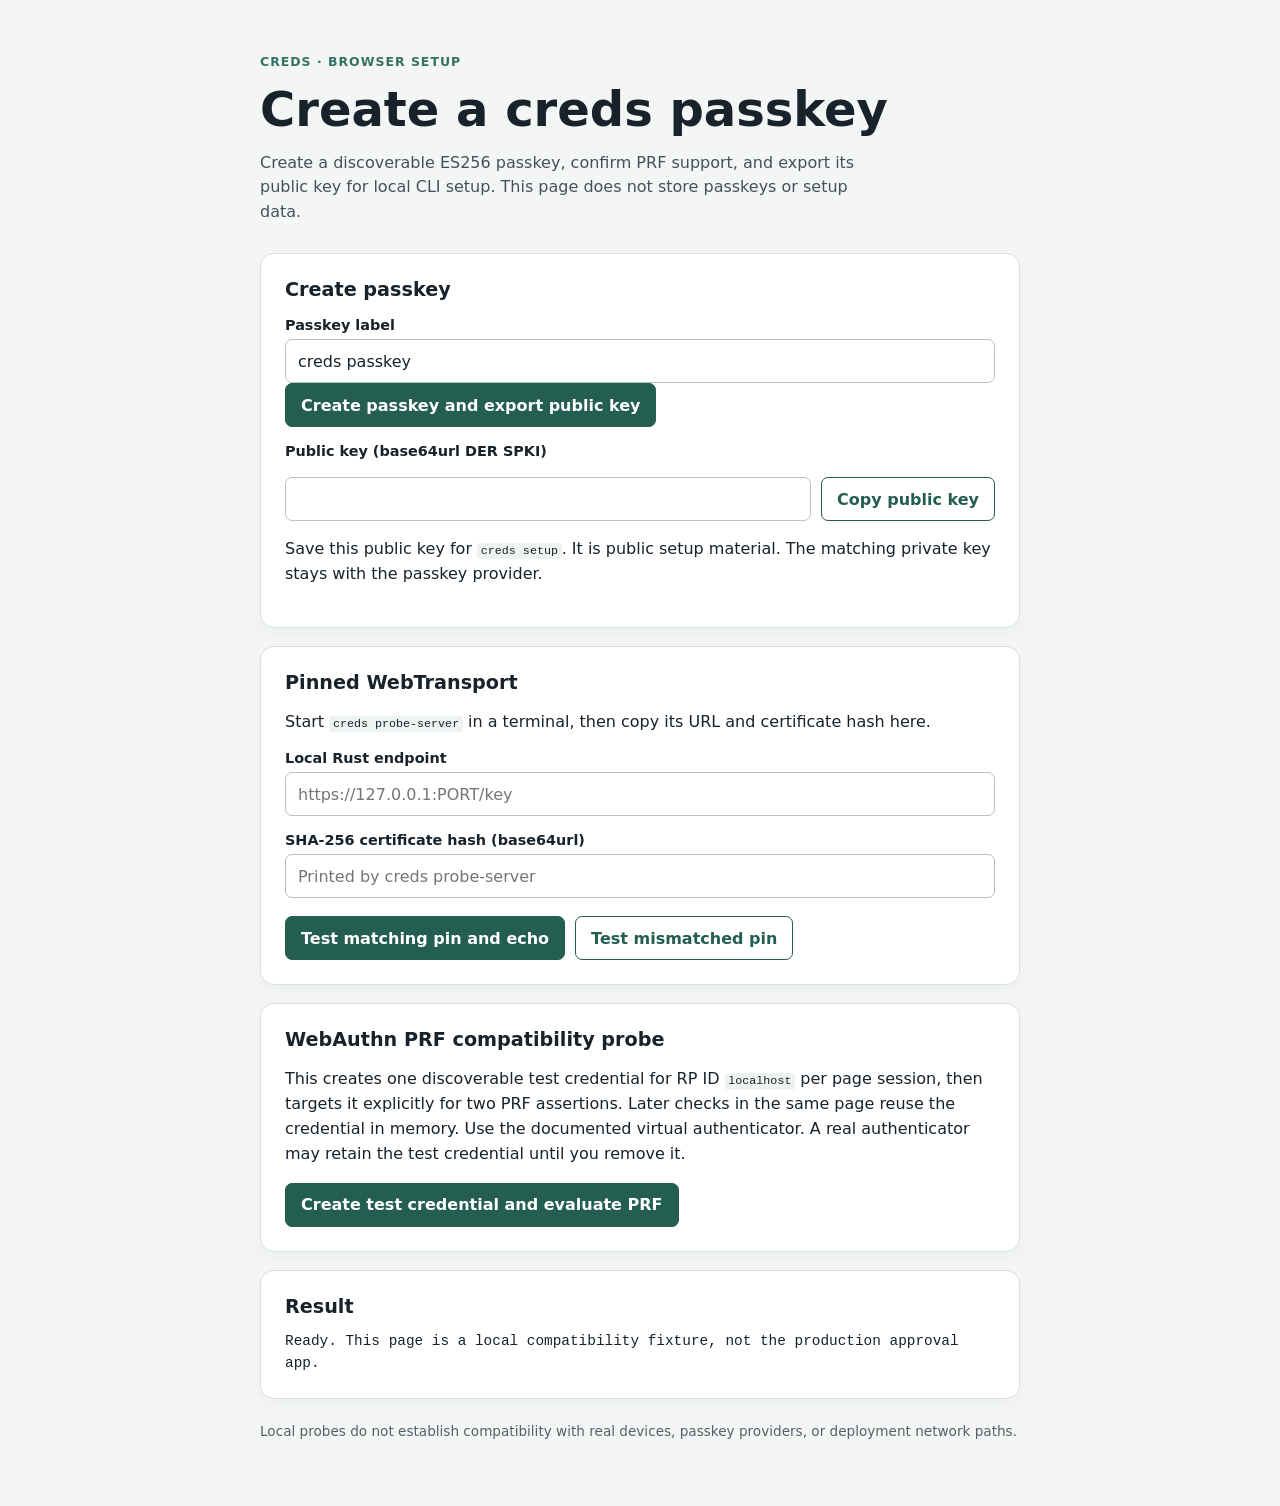
==== web/index.html @ 5bb01faa "feat: implement browser-approved WebTransport handoff" ====
<!doctype html>
<html lang="en">
  <head>
    <meta charset="utf-8">
    <meta name="viewport" content="width=device-width, initial-scale=1">
    <meta name="referrer" content="no-referrer">
    <meta http-equiv="Content-Security-Policy" content="default-src 'none'; base-uri 'none'; form-action 'none'; img-src 'self' data:; script-src 'self'; style-src 'self'; connect-src 'self' https://*.keys.example:* https://*.localhost:* https://127.0.0.1:*; object-src 'none'">
    <title>creds browser approval and setup</title>
    <link rel="icon" type="image/svg+xml" href="favicon.svg">
    <link rel="stylesheet" href="style.css">
    <script type="module" src="js/main.mjs"></script>
  </head>
  <body>
    <main>
      <header>
        <p id="eyebrow" class="eyebrow">creds · browser setup</p>
        <h1 id="page-title">Create a creds passkey</h1>
        <p id="page-intro" class="intro">Create a discoverable ES256 passkey, confirm PRF support, and export its public key for local CLI setup. This page does not store passkeys or setup data.</p>
      </header>

      <section id="approval-panel" aria-labelledby="approval-title" hidden>
        <h2 id="approval-title">Review approval request</h2>
        <dl class="request-details">
          <div><dt>Destination</dt><dd id="request-host"></dd></div>
          <div><dt>Name</dt><dd id="request-name"></dd></div>
          <div><dt>Revision</dt><dd id="request-revision"></dd></div>
          <div><dt>Operation</dt><dd id="request-operation"></dd></div>
        </dl>
        <p>Check the destination and exact name before you continue. Approval requires passkey user verification.</p>
        <div class="actions">
          <button id="approve-request" type="button">Approve and verify</button>
          <button id="cancel-request" class="secondary" type="button">Cancel</button>
        </div>
      </section>

      <div id="probe-tools">
      <section aria-labelledby="create-passkey-title">
        <h2 id="create-passkey-title">Create passkey</h2>
        <label for="passkey-label">Passkey label</label>
        <input id="passkey-label" type="text" value="creds passkey" maxlength="64" autocomplete="off">
        <button id="create-passkey" type="button">Create passkey and export public key</button>
        <label for="public-key">Public key (base64url DER SPKI)</label>
        <div class="actions">
          <input id="public-key" type="text" autocomplete="off" spellcheck="false" readonly aria-describedby="public-key-help">
          <button id="copy-public-key" class="secondary" type="button">Copy public key</button>
        </div>
        <p id="public-key-help">Save this public key for <code>creds setup</code>. It is public setup material. The matching private key stays with the passkey provider.</p>
      </section>

      <section aria-labelledby="transport-title">
        <h2 id="transport-title">Pinned WebTransport</h2>
        <p>Start <code>creds probe-server</code> in a terminal, then copy its URL and certificate hash here.</p>
        <label for="endpoint">Local Rust endpoint</label>
        <input id="endpoint" type="url" inputmode="url" placeholder="https://127.0.0.1:PORT/key" autocomplete="off" spellcheck="false">
        <label for="certificate-hash">SHA-256 certificate hash (base64url)</label>
        <input id="certificate-hash" type="text" placeholder="Printed by creds probe-server" autocomplete="off" spellcheck="false">
        <div class="actions">
          <button id="positive-pin" type="button">Test matching pin and echo</button>
          <button id="negative-pin" class="secondary" type="button">Test mismatched pin</button>
        </div>
      </section>

      <section aria-labelledby="prf-title">
        <h2 id="prf-title">WebAuthn PRF compatibility probe</h2>
        <p>This creates one discoverable test credential for RP ID <code>localhost</code> per page session, then targets it explicitly for two PRF assertions. Later checks in the same page reuse the credential in memory. Use the documented virtual authenticator. A real authenticator may retain the test credential until you remove it.</p>
        <button id="test-prf" type="button">Create test credential and evaluate PRF</button>
      </section>
      </div>

      <section class="result" aria-labelledby="result-title">
        <h2 id="result-title">Result</h2>
        <pre id="result" role="status" aria-live="polite">Ready. This page is a local compatibility fixture, not the production approval app.</pre>
      </section>
      <footer id="page-footer">Local probes do not establish compatibility with real devices, passkey providers, or deployment network paths.</footer>
    </main>
  </body>
</html>
---- web/style.css ----
:root {
  color-scheme: light;
  font-family: ui-sans-serif, system-ui, -apple-system, BlinkMacSystemFont, "Segoe UI", sans-serif;
  color: #17222b;
  background: #f3f6f5;
  font-synthesis: none;
  text-rendering: optimizeLegibility;
}

* { box-sizing: border-box; }
[hidden] { display: none !important; }

body {
  margin: 0;
  padding: 40px 20px 64px;
}

main {
  width: min(100%, 760px);
  margin: 0 auto;
}

header { margin-bottom: 28px; }

.eyebrow {
  color: #347363;
  font-size: 0.78rem;
  font-weight: 700;
  letter-spacing: 0.08em;
  text-transform: uppercase;
}

h1 { margin: 8px 0 10px; font-size: clamp(2rem, 6vw, 3rem); line-height: 1.05; }
h2 { margin: 0 0 12px; font-size: 1.2rem; }
p { line-height: 1.55; }
.intro { max-width: 620px; color: #43525a; }

section {
  margin: 18px 0;
  padding: 24px;
  border: 1px solid #d9e2de;
  border-radius: 14px;
  background: #fff;
  box-shadow: 0 4px 16px rgb(23 34 43 / 4%);
}

label { display: block; margin: 16px 0 6px; font-size: 0.9rem; font-weight: 650; }
input {
  width: 100%;
  min-height: 44px;
  padding: 10px 12px;
  border: 1px solid #b7c5c0;
  border-radius: 7px;
  color: inherit;
  background: #fff;
  font: inherit;
}

input:focus-visible, button:focus-visible { outline: 3px solid #83c8b1; outline-offset: 2px; }
code { padding: 0.1em 0.32em; border-radius: 4px; background: #edf3f0; font-size: 0.9em; }
.actions { display: flex; flex-wrap: wrap; gap: 10px; margin-top: 18px; }
.actions input { flex: 1 1 360px; min-width: 0; }
.request-details { margin: 20px 0; }
.request-details div { display: grid; grid-template-columns: minmax(90px, 150px) 1fr; gap: 12px; padding: 9px 0; border-bottom: 1px solid #e4ebe8; }
.request-details dt { color: #526169; font-weight: 650; }
.request-details dd { margin: 0; overflow-wrap: anywhere; font-family: ui-monospace, SFMono-Regular, Consolas, monospace; }
button {
  min-height: 44px;
  padding: 10px 15px;
  border: 1px solid #245e50;
  border-radius: 7px;
  color: #fff;
  background: #245e50;
  font: inherit;
  font-weight: 650;
  cursor: pointer;
}
button.secondary { color: #245e50; background: #fff; }
button:disabled { opacity: 0.55; cursor: wait; }
.result pre { min-height: 3em; margin: 0; white-space: pre-wrap; overflow-wrap: anywhere; font: 0.9rem/1.55 ui-monospace, SFMono-Regular, Consolas, monospace; }
footer { margin-top: 22px; color: #526169; font-size: 0.85rem; line-height: 1.5; }

@media (max-width: 520px) {
  body { padding: 24px 14px 40px; }
  section { padding: 18px; }
  button { width: 100%; }
}
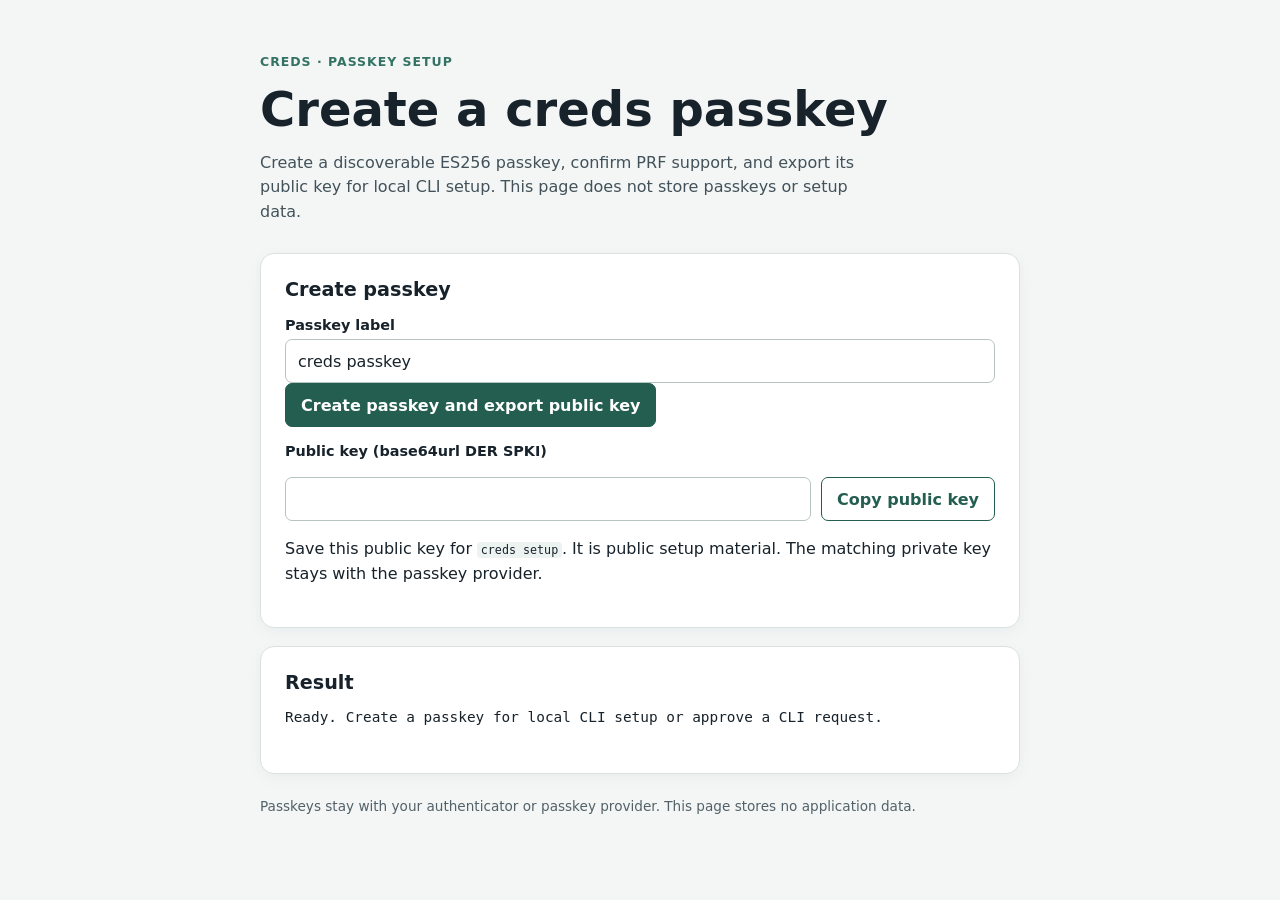
==== commit 6eed03c8: "refactor: move compatibility probes to development tools" ====
--- a/web/index.html
+++ b/web/index.html
@@ -3,9 +3,10 @@
   <head>
     <meta charset="utf-8">
     <meta name="viewport" content="width=device-width, initial-scale=1">
+    <meta name="creds-dns-suffix" content="tailnet.example.net">
     <meta name="referrer" content="no-referrer">
-    <meta http-equiv="Content-Security-Policy" content="default-src 'none'; base-uri 'none'; form-action 'none'; img-src 'self' data:; script-src 'self'; style-src 'self'; connect-src 'self' https://*.keys.example:* https://*.localhost:* https://127.0.0.1:*; object-src 'none'">
-    <title>creds browser approval and setup</title>
+    <meta http-equiv="Content-Security-Policy" content="default-src 'none'; base-uri 'none'; form-action 'none'; img-src 'self' data:; script-src 'self'; style-src 'self'; connect-src 'self' https://*.tailnet.example.net:* https://*.localhost:* https://127.0.0.1:*; object-src 'none'">
+    <title>creds passkey setup and approval</title>
     <link rel="icon" type="image/svg+xml" href="favicon.svg">
     <link rel="stylesheet" href="style.css">
     <script type="module" src="js/main.mjs"></script>
@@ -13,7 +14,7 @@
   <body>
     <main>
       <header>
-        <p id="eyebrow" class="eyebrow">creds · browser setup</p>
+        <p id="eyebrow" class="eyebrow">creds · passkey setup</p>
         <h1 id="page-title">Create a creds passkey</h1>
         <p id="page-intro" class="intro">Create a discoverable ES256 passkey, confirm PRF support, and export its public key for local CLI setup. This page does not store passkeys or setup data.</p>
       </header>
@@ -33,8 +34,7 @@
         </div>
       </section>
 
-      <div id="probe-tools">
-      <section aria-labelledby="create-passkey-title">
+      <section id="setup-panel" aria-labelledby="create-passkey-title">
         <h2 id="create-passkey-title">Create passkey</h2>
         <label for="passkey-label">Passkey label</label>
         <input id="passkey-label" type="text" value="creds passkey" maxlength="64" autocomplete="off">
@@ -47,31 +47,11 @@
         <p id="public-key-help">Save this public key for <code>creds setup</code>. It is public setup material. The matching private key stays with the passkey provider.</p>
       </section>
 
-      <section aria-labelledby="transport-title">
-        <h2 id="transport-title">Pinned WebTransport</h2>
-        <p>Start <code>creds probe-server</code> in a terminal, then copy its URL and certificate hash here.</p>
-        <label for="endpoint">Local Rust endpoint</label>
-        <input id="endpoint" type="url" inputmode="url" placeholder="https://127.0.0.1:PORT/key" autocomplete="off" spellcheck="false">
-        <label for="certificate-hash">SHA-256 certificate hash (base64url)</label>
-        <input id="certificate-hash" type="text" placeholder="Printed by creds probe-server" autocomplete="off" spellcheck="false">
-        <div class="actions">
-          <button id="positive-pin" type="button">Test matching pin and echo</button>
-          <button id="negative-pin" class="secondary" type="button">Test mismatched pin</button>
-        </div>
-      </section>
-
-      <section aria-labelledby="prf-title">
-        <h2 id="prf-title">WebAuthn PRF compatibility probe</h2>
-        <p>This creates one discoverable test credential for RP ID <code>localhost</code> per page session, then targets it explicitly for two PRF assertions. Later checks in the same page reuse the credential in memory. Use the documented virtual authenticator. A real authenticator may retain the test credential until you remove it.</p>
-        <button id="test-prf" type="button">Create test credential and evaluate PRF</button>
-      </section>
-      </div>
-
       <section class="result" aria-labelledby="result-title">
         <h2 id="result-title">Result</h2>
-        <pre id="result" role="status" aria-live="polite">Ready. This page is a local compatibility fixture, not the production approval app.</pre>
+        <pre id="result" role="status" aria-live="polite">Ready. Create a passkey for local CLI setup or approve a CLI request.</pre>
       </section>
-      <footer id="page-footer">Local probes do not establish compatibility with real devices, passkey providers, or deployment network paths.</footer>
+      <footer id="page-footer">Passkeys stay with your authenticator or passkey provider. This page stores no application data.</footer>
     </main>
   </body>
 </html>
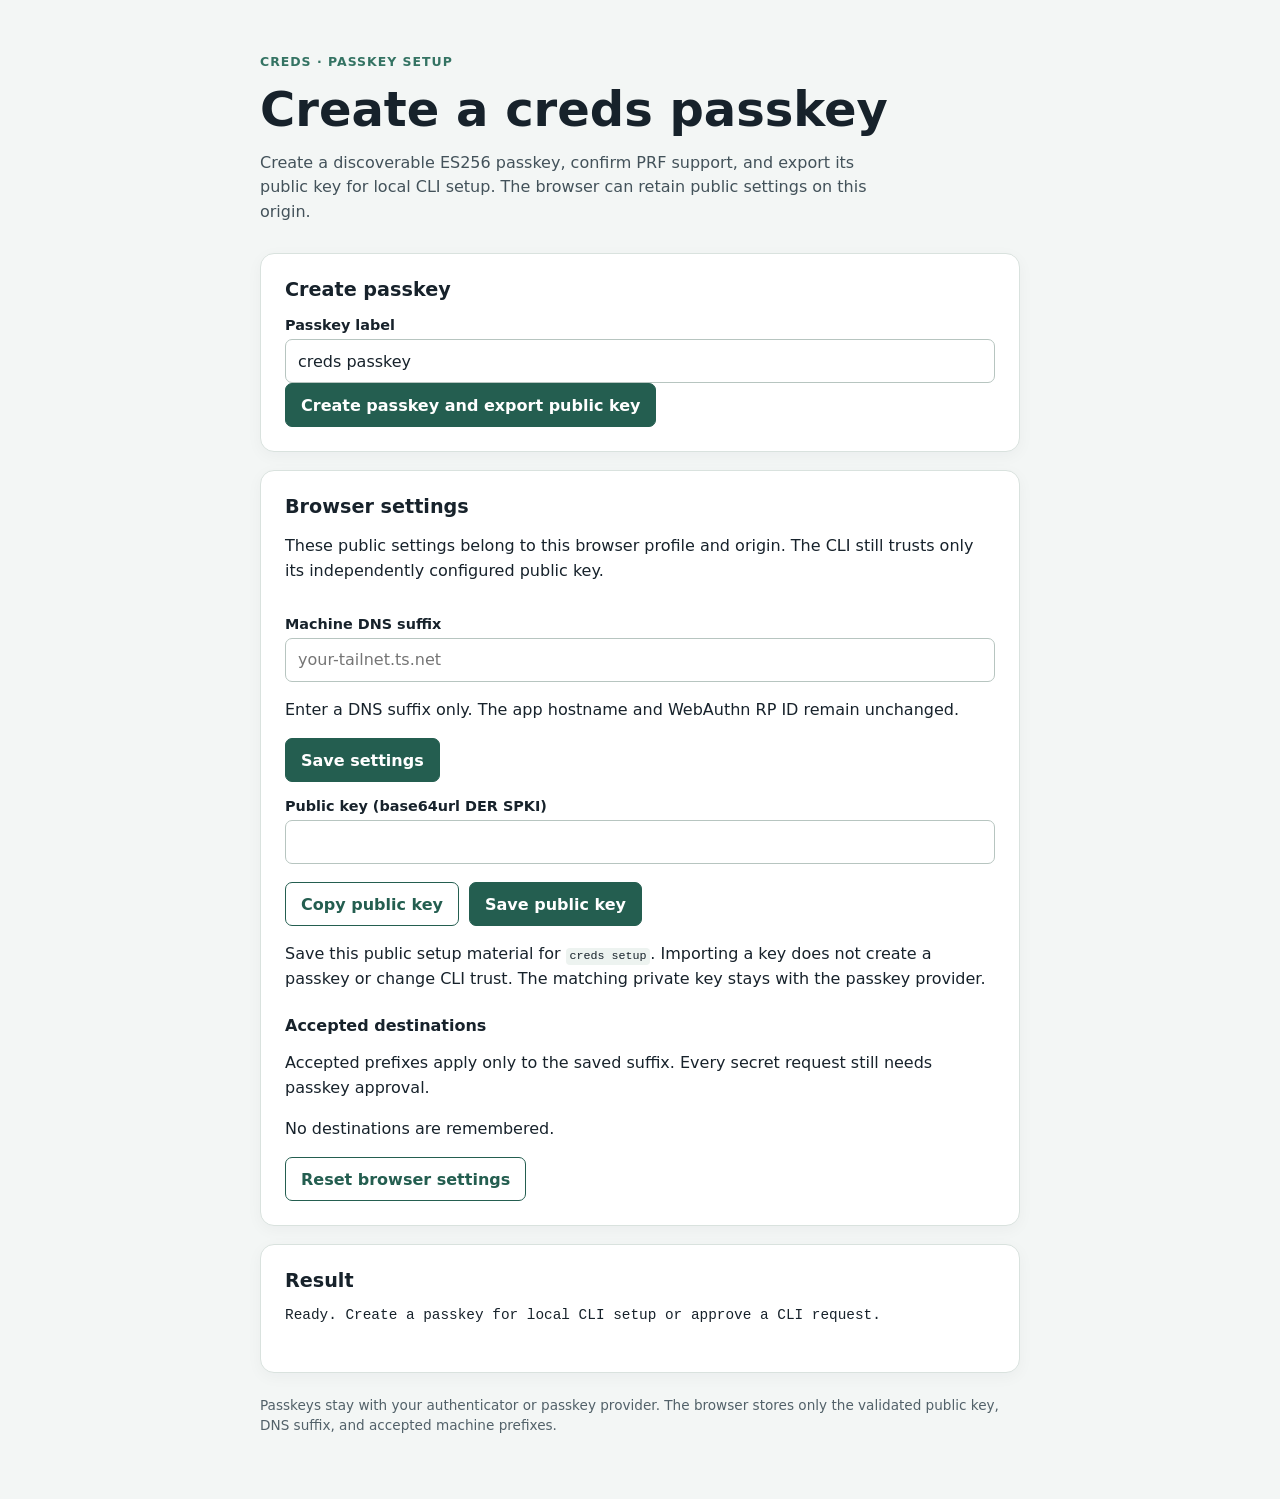
==== commit 8ba86093: "feat: add browser settings and remembered destinations" ====
--- a/web/index.html
+++ b/web/index.html
@@ -3,9 +3,8 @@
   <head>
     <meta charset="utf-8">
     <meta name="viewport" content="width=device-width, initial-scale=1">
-    <meta name="creds-dns-suffix" content="tailnet.example.net">
     <meta name="referrer" content="no-referrer">
-    <meta http-equiv="Content-Security-Policy" content="default-src 'none'; base-uri 'none'; form-action 'none'; img-src 'self' data:; script-src 'self'; style-src 'self'; connect-src 'self' https://*.tailnet.example.net:* https://*.localhost:* https://127.0.0.1:*; object-src 'none'">
+    <meta http-equiv="Content-Security-Policy" content="default-src 'none'; base-uri 'none'; form-action 'none'; frame-ancestors 'none'; img-src 'self' data:; script-src 'self'; style-src 'self'; connect-src https:; object-src 'none'">
     <title>creds passkey setup and approval</title>
     <link rel="icon" type="image/svg+xml" href="favicon.svg">
     <link rel="stylesheet" href="style.css">
@@ -16,13 +15,15 @@
       <header>
         <p id="eyebrow" class="eyebrow">creds · passkey setup</p>
         <h1 id="page-title">Create a creds passkey</h1>
-        <p id="page-intro" class="intro">Create a discoverable ES256 passkey, confirm PRF support, and export its public key for local CLI setup. This page does not store passkeys or setup data.</p>
+        <p id="page-intro" class="intro">Create a discoverable ES256 passkey, confirm PRF support, and export its public key for local CLI setup. The browser can retain public settings on this origin.</p>
       </header>
 
       <section id="approval-panel" aria-labelledby="approval-title" hidden>
         <h2 id="approval-title">Review approval request</h2>
         <dl class="request-details">
           <div><dt>Destination</dt><dd id="request-host"></dd></div>
+          <div><dt>Machine prefix</dt><dd id="request-prefix"></dd></div>
+          <div><dt>DNS suffix</dt><dd id="request-suffix"></dd></div>
           <div><dt>Name</dt><dd id="request-name"></dd></div>
           <div><dt>Revision</dt><dd id="request-revision"></dd></div>
           <div><dt>Operation</dt><dd id="request-operation"></dd></div>
@@ -30,7 +31,22 @@
         <p>Check the destination and exact name before you continue. Approval requires passkey user verification.</p>
         <div class="actions">
           <button id="approve-request" type="button">Approve and verify</button>
+          <button id="retry-connection" class="secondary" type="button" hidden>Retry connection</button>
           <button id="cancel-request" class="secondary" type="button">Cancel</button>
+        </div>
+      </section>
+
+      <section id="destination-panel" aria-labelledby="destination-title" hidden>
+        <h2 id="destination-title">Accept this destination</h2>
+        <dl class="request-details">
+          <div><dt>Machine prefix</dt><dd id="destination-prefix"></dd></div>
+          <div><dt>DNS suffix</dt><dd id="destination-suffix"></dd></div>
+          <div><dt>Full destination</dt><dd id="destination-host"></dd></div>
+        </dl>
+        <p id="destination-note">Accepting remembers this prefix and suffix when browser storage is available. It does not approve a secret request.</p>
+        <div class="actions">
+          <button id="accept-destination" type="button" disabled>Accept this destination</button>
+          <button id="decline-destination" class="secondary" type="button" disabled>Cancel</button>
         </div>
       </section>
 
@@ -39,19 +55,39 @@
         <label for="passkey-label">Passkey label</label>
         <input id="passkey-label" type="text" value="creds passkey" maxlength="64" autocomplete="off">
         <button id="create-passkey" type="button">Create passkey and export public key</button>
-        <label for="public-key">Public key (base64url DER SPKI)</label>
-        <div class="actions">
-          <input id="public-key" type="text" autocomplete="off" spellcheck="false" readonly aria-describedby="public-key-help">
-          <button id="copy-public-key" class="secondary" type="button">Copy public key</button>
-        </div>
-        <p id="public-key-help">Save this public key for <code>creds setup</code>. It is public setup material. The matching private key stays with the passkey provider.</p>
+      </section>
+
+      <section id="settings-panel" aria-labelledby="settings-title">
+        <h2 id="settings-title">Browser settings</h2>
+        <p>These public settings belong to this browser profile and origin. The CLI still trusts only its independently configured public key.</p>
+        <fieldset id="settings-controls">
+          <label for="dns-suffix">Machine DNS suffix</label>
+          <input id="dns-suffix" type="text" autocomplete="off" spellcheck="false" placeholder="your-tailnet.ts.net" aria-describedby="suffix-help">
+          <p id="suffix-help">Enter a DNS suffix only. The app hostname and WebAuthn RP ID remain unchanged.</p>
+          <button id="save-settings" type="button">Save settings</button>
+
+          <label for="public-key">Public key (base64url DER SPKI)</label>
+          <input id="public-key" type="text" autocomplete="off" spellcheck="false" aria-describedby="public-key-help">
+          <div class="actions">
+            <button id="copy-public-key" class="secondary" type="button">Copy public key</button>
+            <button id="save-public-key" type="button">Save public key</button>
+          </div>
+          <p id="public-key-help">Save this public setup material for <code>creds setup</code>. Importing a key does not create a passkey or change CLI trust. The matching private key stays with the passkey provider.</p>
+
+          <h3>Accepted destinations</h3>
+          <p>Accepted prefixes apply only to the saved suffix. Every secret request still needs passkey approval.</p>
+          <ul id="accepted-prefixes" class="accepted-prefixes"></ul>
+          <p id="accepted-empty">No destinations are remembered.</p>
+        </fieldset>
+        <button id="reset-settings" class="secondary" type="button">Reset browser settings</button>
+        <p id="settings-status" role="status" aria-live="polite"></p>
       </section>
 
       <section class="result" aria-labelledby="result-title">
         <h2 id="result-title">Result</h2>
         <pre id="result" role="status" aria-live="polite">Ready. Create a passkey for local CLI setup or approve a CLI request.</pre>
       </section>
-      <footer id="page-footer">Passkeys stay with your authenticator or passkey provider. This page stores no application data.</footer>
+      <footer id="page-footer">Passkeys stay with your authenticator or passkey provider. The browser stores only the validated public key, DNS suffix, and accepted machine prefixes.</footer>
     </main>
   </body>
 </html>
--- a/web/style.css
+++ b/web/style.css
@@ -32,6 +32,7 @@
 
 h1 { margin: 8px 0 10px; font-size: clamp(2rem, 6vw, 3rem); line-height: 1.05; }
 h2 { margin: 0 0 12px; font-size: 1.2rem; }
+h3 { margin: 24px 0 8px; font-size: 1rem; }
 p { line-height: 1.55; }
 .intro { max-width: 620px; color: #43525a; }
 
@@ -57,6 +58,8 @@
 }
 
 input:focus-visible, button:focus-visible { outline: 3px solid #83c8b1; outline-offset: 2px; }
+fieldset { min-width: 0; margin: 0; padding: 0; border: 0; }
+fieldset:disabled { opacity: 0.62; }
 code { padding: 0.1em 0.32em; border-radius: 4px; background: #edf3f0; font-size: 0.9em; }
 .actions { display: flex; flex-wrap: wrap; gap: 10px; margin-top: 18px; }
 .actions input { flex: 1 1 360px; min-width: 0; }
@@ -64,6 +67,11 @@
 .request-details div { display: grid; grid-template-columns: minmax(90px, 150px) 1fr; gap: 12px; padding: 9px 0; border-bottom: 1px solid #e4ebe8; }
 .request-details dt { color: #526169; font-weight: 650; }
 .request-details dd { margin: 0; overflow-wrap: anywhere; font-family: ui-monospace, SFMono-Regular, Consolas, monospace; }
+.accepted-prefixes { margin: 8px 0; padding: 0; list-style: none; }
+.accepted-prefixes li { display: flex; align-items: center; justify-content: space-between; gap: 12px; padding: 8px 0; border-bottom: 1px solid #e4ebe8; }
+.accepted-prefixes code { overflow-wrap: anywhere; }
+.accepted-prefixes button { min-height: 36px; padding: 6px 10px; }
+#settings-status:empty { display: none; }
 button {
   min-height: 44px;
   padding: 10px 15px;
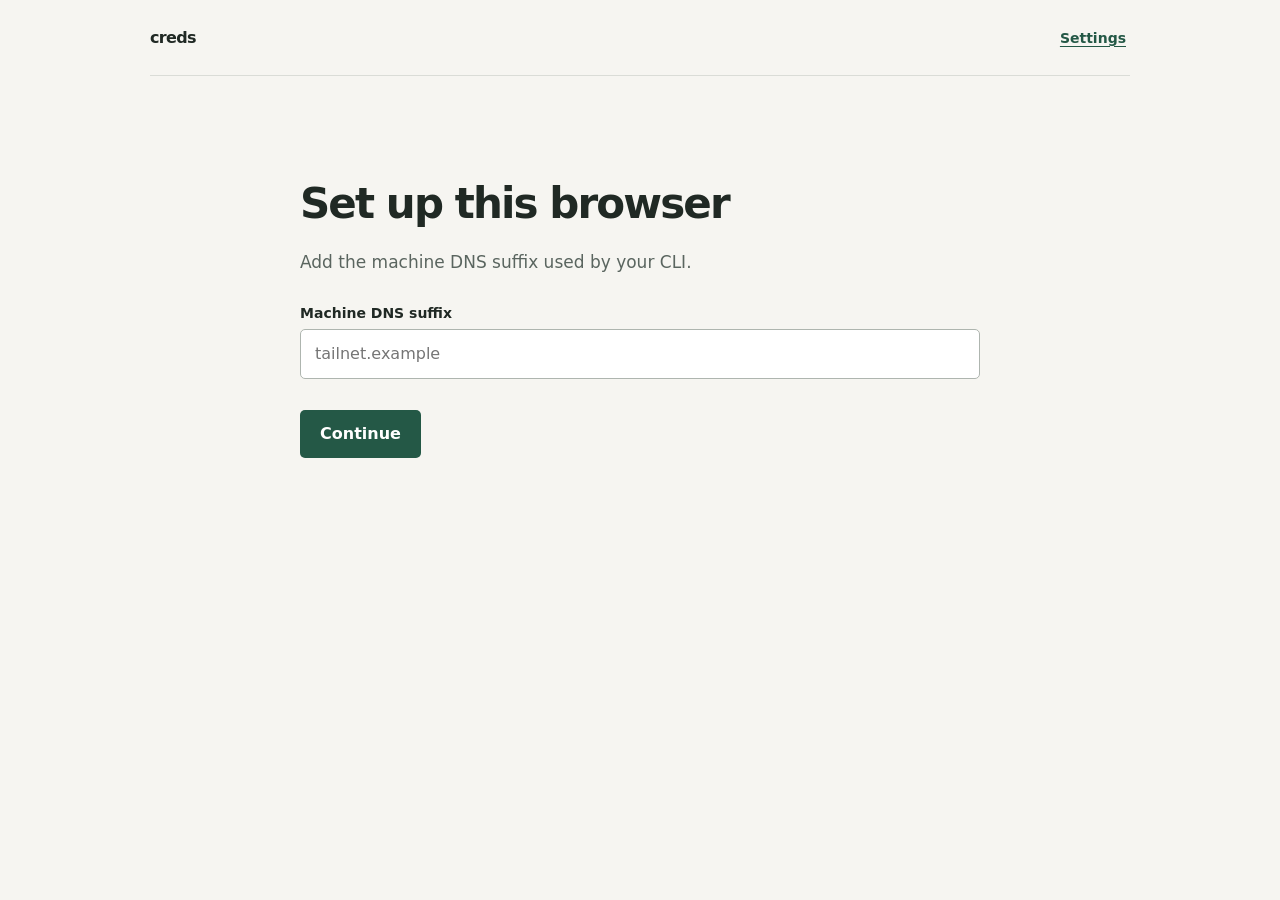
==== commit bfa40057: "feat(web): adopt simplified Astra UI" ====
--- a/web/index.html
+++ b/web/index.html
@@ -5,89 +5,143 @@
     <meta name="viewport" content="width=device-width, initial-scale=1">
     <meta name="referrer" content="no-referrer">
     <meta http-equiv="Content-Security-Policy" content="default-src 'none'; base-uri 'none'; form-action 'none'; frame-ancestors 'none'; img-src 'self' data:; script-src 'self'; style-src 'self'; connect-src https:; object-src 'none'">
-    <title>creds passkey setup and approval</title>
+    <title>creds</title>
     <link rel="icon" type="image/svg+xml" href="favicon.svg">
     <link rel="stylesheet" href="style.css">
     <script type="module" src="js/main.mjs"></script>
   </head>
   <body>
+    <header class="site-header">
+      <a class="wordmark" href="./" aria-label="creds">creds</a>
+      <nav aria-label="Page navigation">
+        <a id="settings-link" class="header-link" href="#settings">Settings</a>
+        <button id="done-settings" class="header-link" type="button" hidden>Done</button>
+      </nav>
+    </header>
     <main>
-      <header>
-        <p id="eyebrow" class="eyebrow">creds · passkey setup</p>
-        <h1 id="page-title">Create a creds passkey</h1>
-        <p id="page-intro" class="intro">Create a discoverable ES256 passkey, confirm PRF support, and export its public key for local CLI setup. The browser can retain public settings on this origin.</p>
-      </header>
+      <section id="setup-panel" class="page" aria-labelledby="setup-title" hidden>
+        <h1 id="setup-title" tabindex="-1">Set up this browser</h1>
+        <p class="intro">Add the machine DNS suffix used by your CLI.</p>
+        <div class="field">
+          <label for="dns-suffix">Machine DNS suffix</label>
+          <input id="dns-suffix" type="text" autocomplete="off" spellcheck="false" placeholder="tailnet.example">
+        </div>
+        <div class="actions">
+          <button id="save-settings" class="button button-primary" type="button">Continue</button>
+        </div>
+        <p id="result" class="status" role="status" aria-live="polite" hidden></p>
+      </section>
 
-      <section id="approval-panel" aria-labelledby="approval-title" hidden>
-        <h2 id="approval-title">Review approval request</h2>
-        <dl class="request-details">
-          <div><dt>Destination</dt><dd id="request-host"></dd></div>
-          <div><dt>Machine prefix</dt><dd id="request-prefix"></dd></div>
-          <div><dt>DNS suffix</dt><dd id="request-suffix"></dd></div>
-          <div><dt>Name</dt><dd id="request-name"></dd></div>
-          <div><dt>Revision</dt><dd id="request-revision"></dd></div>
-          <div><dt>Operation</dt><dd id="request-operation"></dd></div>
-        </dl>
-        <p>Check the destination and exact name before you continue. Approval requires passkey user verification.</p>
+      <section id="ready-panel" class="page" aria-labelledby="ready-title" hidden>
+        <h1 id="ready-title" tabindex="-1">Open a request from your terminal.</h1>
+        <p id="result-ready" class="status" role="status" aria-live="polite" hidden></p>
+      </section>
+
+      <section id="needs-settings-panel" class="page" aria-labelledby="needs-settings-title" hidden>
+        <h1 id="needs-settings-title" tabindex="-1">Set up this browser</h1>
+        <p class="intro">Save your machine DNS suffix to continue.</p>
+        <p id="needs-settings-status" class="status" role="status" aria-live="polite" hidden></p>
         <div class="actions">
-          <button id="approve-request" type="button">Approve and verify</button>
-          <button id="retry-connection" class="secondary" type="button" hidden>Retry connection</button>
-          <button id="cancel-request" class="secondary" type="button">Cancel</button>
+          <a class="button button-primary" href="#settings" data-open-settings>Settings</a>
+          <button id="cancel-needs-settings" class="button button-secondary" type="button">Cancel</button>
         </div>
       </section>
 
-      <section id="destination-panel" aria-labelledby="destination-title" hidden>
-        <h2 id="destination-title">Accept this destination</h2>
-        <dl class="request-details">
-          <div><dt>Machine prefix</dt><dd id="destination-prefix"></dd></div>
-          <div><dt>DNS suffix</dt><dd id="destination-suffix"></dd></div>
-          <div><dt>Full destination</dt><dd id="destination-host"></dd></div>
-        </dl>
-        <p id="destination-note">Accepting remembers this prefix and suffix when browser storage is available. It does not approve a secret request.</p>
+      <section id="destination-panel" class="page" aria-labelledby="destination-title" hidden>
+        <h1 id="destination-title" class="host-title" tabindex="-1"><span id="destination-host"></span></h1>
+        <p id="destination-note" class="intro">Remembering skips this prompt; every request still needs approval.</p>
+        <p id="result-destination" class="status" role="status" aria-live="polite" hidden></p>
         <div class="actions">
-          <button id="accept-destination" type="button" disabled>Accept this destination</button>
-          <button id="decline-destination" class="secondary" type="button" disabled>Cancel</button>
+          <button id="accept-destination" class="button button-primary" type="button" disabled>Remember this machine and continue</button>
+          <button id="decline-destination" class="button button-secondary" type="button" disabled>Cancel</button>
         </div>
       </section>
 
-      <section id="setup-panel" aria-labelledby="create-passkey-title">
-        <h2 id="create-passkey-title">Create passkey</h2>
-        <label for="passkey-label">Passkey label</label>
-        <input id="passkey-label" type="text" value="creds passkey" maxlength="64" autocomplete="off">
-        <button id="create-passkey" type="button">Create passkey and export public key</button>
+      <section id="approval-panel" class="page" aria-labelledby="approval-title" hidden>
+        <h1 id="approval-title" tabindex="-1">
+          <span id="request-operation" class="operation"></span>
+          <span id="request-name" class="secret-name"></span>
+        </h1>
+        <p id="request-host" class="host"></p>
+        <p class="revision">Revision <span id="request-revision"></span></p>
+        <details class="request-details">
+          <summary>Request details</summary>
+          <dl class="fact-list">
+            <dt>Machine prefix</dt><dd id="request-prefix"></dd>
+            <dt>DNS suffix</dt><dd id="request-suffix"></dd>
+          </dl>
+        </details>
+        <p id="result-request" class="status" role="status" aria-live="polite" hidden></p>
+        <div class="actions">
+          <button id="approve-request" class="button button-primary" type="button" disabled>Approve</button>
+          <button id="retry-connection" class="button button-secondary" type="button" hidden>Retry connection</button>
+          <button id="cancel-request" class="button button-secondary" type="button">Cancel</button>
+        </div>
       </section>
 
-      <section id="settings-panel" aria-labelledby="settings-title">
-        <h2 id="settings-title">Browser settings</h2>
-        <p>These public settings belong to this browser profile and origin. The CLI still trusts only its independently configured public key.</p>
+      <section id="settings-panel" class="page" aria-labelledby="settings-title" hidden>
+        <h1 id="settings-title" tabindex="-1">Settings</h1>
         <fieldset id="settings-controls">
-          <label for="dns-suffix">Machine DNS suffix</label>
-          <input id="dns-suffix" type="text" autocomplete="off" spellcheck="false" placeholder="your-tailnet.ts.net" aria-describedby="suffix-help">
-          <p id="suffix-help">Enter a DNS suffix only. The app hostname and WebAuthn RP ID remain unchanged.</p>
-          <button id="save-settings" type="button">Save settings</button>
+          <section class="setting-section" aria-labelledby="suffix-title">
+            <h2 id="suffix-title">Machine DNS suffix</h2>
+            <label class="sr-only" for="dns-suffix-settings">Machine DNS suffix</label>
+            <input id="dns-suffix-settings" type="text" autocomplete="off" spellcheck="false" placeholder="tailnet.example">
+            <button id="save-settings-from-page" class="button button-primary button-small" type="button">Save</button>
+          </section>
 
-          <label for="public-key">Public key (base64url DER SPKI)</label>
-          <input id="public-key" type="text" autocomplete="off" spellcheck="false" aria-describedby="public-key-help">
-          <div class="actions">
-            <button id="copy-public-key" class="secondary" type="button">Copy public key</button>
-            <button id="save-public-key" type="button">Save public key</button>
+          <section class="setting-section" aria-labelledby="saved-key-title">
+            <h2 id="saved-key-title">Saved public key</h2>
+            <div class="key-preview">
+              <code id="saved-key-preview">No key saved</code>
+              <button id="copy-public-key" class="button button-secondary button-small" type="button" aria-label="Copy saved public key" hidden>Copy</button>
+            </div>
+            <details>
+              <summary>Show full key</summary>
+              <div class="detail-body"><code id="saved-key-full">No public setup key saved</code></div>
+            </details>
+          </section>
+
+          <section class="setting-section" aria-labelledby="more-settings-title">
+            <h2 id="more-settings-title">More settings</h2>
+            <details>
+              <summary>Create a passkey</summary>
+              <div class="detail-body">
+                <label for="passkey-label">Passkey label</label>
+                <input id="passkey-label" type="text" value="creds passkey" maxlength="64" autocomplete="off">
+                <button id="create-passkey" class="button button-secondary button-small" type="button">Create passkey and export public key</button>
+              </div>
+            </details>
+            <details>
+              <summary>Import or replace public key</summary>
+              <div class="detail-body">
+                <label for="public-key">Public setup key</label>
+                <textarea id="public-key" autocomplete="off" spellcheck="false" placeholder="Paste base64url DER SPKI public key"></textarea>
+                <button id="save-public-key" class="button button-secondary button-small" type="button">Save public key</button>
+                <p class="field-help">Importing a key does not create a passkey or change CLI trust.</p>
+              </div>
+            </details>
+            <details>
+              <summary>Manage remembered destinations</summary>
+              <div class="detail-body">
+                <ul id="accepted-prefixes" class="accepted-prefixes"></ul>
+                <p id="accepted-empty" class="quiet-copy">No remembered destinations.</p>
+              </div>
+            </details>
+          </section>
+        </fieldset>
+        <details class="reset-settings">
+          <summary>Reset browser settings</summary>
+          <div class="detail-body">
+            <button id="reset-settings" class="button button-secondary button-small" type="button">Reset settings</button>
           </div>
-          <p id="public-key-help">Save this public setup material for <code>creds setup</code>. Importing a key does not create a passkey or change CLI trust. The matching private key stays with the passkey provider.</p>
-
-          <h3>Accepted destinations</h3>
-          <p>Accepted prefixes apply only to the saved suffix. Every secret request still needs passkey approval.</p>
-          <ul id="accepted-prefixes" class="accepted-prefixes"></ul>
-          <p id="accepted-empty">No destinations are remembered.</p>
-        </fieldset>
-        <button id="reset-settings" class="secondary" type="button">Reset browser settings</button>
-        <p id="settings-status" role="status" aria-live="polite"></p>
+        </details>
+        <p id="settings-status" class="status" role="status" aria-live="polite" hidden></p>
       </section>
 
-      <section class="result" aria-labelledby="result-title">
-        <h2 id="result-title">Result</h2>
-        <pre id="result" role="status" aria-live="polite">Ready. Create a passkey for local CLI setup or approve a CLI request.</pre>
+      <section id="outcome-panel" class="page" aria-labelledby="outcome-message" hidden>
+        <h1 id="outcome-message" tabindex="-1"></h1>
+        <div class="actions"><button id="outcome-done" class="button button-primary" type="button">Done</button></div>
       </section>
-      <footer id="page-footer">Passkeys stay with your authenticator or passkey provider. The browser stores only the validated public key, DNS suffix, and accepted machine prefixes.</footer>
     </main>
   </body>
 </html>
--- a/web/style.css
+++ b/web/style.css
@@ -1,95 +1,181 @@
 :root {
   color-scheme: light;
-  font-family: ui-sans-serif, system-ui, -apple-system, BlinkMacSystemFont, "Segoe UI", sans-serif;
-  color: #17222b;
-  background: #f3f6f5;
+  --paper: #f6f5f1;
+  --surface: #fff;
+  --ink: #202924;
+  --muted: #5a655f;
+  --line: #dadcd7;
+  --green: #245846;
+  --green-hover: #1c4938;
+  --error: #a13e32;
+  --focus: #b06b17;
+  font-family: Inter, ui-sans-serif, system-ui, -apple-system, BlinkMacSystemFont, "Segoe UI", sans-serif;
+  color: var(--ink);
+  background: var(--paper);
   font-synthesis: none;
   text-rendering: optimizeLegibility;
 }
 
 * { box-sizing: border-box; }
 [hidden] { display: none !important; }
+html { min-width: 320px; background: var(--paper); }
+body { min-width: 320px; min-height: 100vh; margin: 0; }
+button, input, textarea { font: inherit; }
+button, a, summary { -webkit-tap-highlight-color: transparent; }
+a { color: var(--green); text-decoration-thickness: 1px; text-underline-offset: 3px; }
+button { cursor: pointer; }
+:focus-visible { outline: 3px solid var(--focus); outline-offset: 3px; }
+h1:focus { outline: none; }
 
-body {
-  margin: 0;
-  padding: 40px 20px 64px;
+.site-header {
+  width: min(100% - 64px, 980px);
+  height: 76px;
+  margin: 0 auto;
+  display: flex;
+  align-items: center;
+  justify-content: space-between;
+  border-bottom: 1px solid var(--line);
 }
+.wordmark { color: var(--ink); font-size: 16px; font-weight: 760; letter-spacing: -.04em; text-decoration: none; }
+.header-link {
+  min-height: 44px;
+  display: inline-flex;
+  align-items: center;
+  padding: 0 4px;
+  color: var(--green);
+  background: transparent;
+  border: 0;
+  font-size: 14px;
+  font-weight: 650;
+}
+main {
+  width: min(100% - 64px, 680px);
+  min-height: max(530px, calc(100vh - 76px));
+  margin: 0 auto;
+  padding: 105px 0 112px;
+}
+.page { animation: appear .18s ease-out; }
+@keyframes appear { from { opacity: .6; transform: translateY(3px); } to { opacity: 1; transform: none; } }
+h1 {
+  max-width: 23ch;
+  margin: 0 0 21px;
+  font-size: clamp(30px, 4.2vw, 42px);
+  line-height: 1.11;
+  letter-spacing: -.045em;
+  font-weight: 670;
+  overflow-wrap: anywhere;
+}
+h1.host-title {
+  max-width: none;
+  font-family: ui-monospace, "SFMono-Regular", Consolas, monospace;
+  font-size: clamp(16px, 2vw, 19px);
+  line-height: 1.55;
+  letter-spacing: 0;
+  word-break: break-word;
+}
+.operation { display: block; color: var(--green); }
+.secret-name {
+  display: block;
+  margin-top: 8px;
+  font-family: ui-monospace, "SFMono-Regular", Consolas, monospace;
+  font-size: clamp(17px, 2.4vw, 21px);
+  font-weight: 560;
+  line-height: 1.45;
+  letter-spacing: -.025em;
+  overflow-wrap: anywhere;
+  word-break: break-word;
+}
+p { margin: 0; }
+.intro { max-width: 48ch; color: var(--muted); font-size: 17px; line-height: 1.55; }
+.host {
+  margin: 0 0 13px;
+  color: var(--ink);
+  font-family: ui-monospace, "SFMono-Regular", Consolas, monospace;
+  font-size: clamp(16px, 2vw, 19px);
+  line-height: 1.55;
+  overflow-wrap: anywhere;
+  word-break: break-word;
+}
+.revision { margin: 0 0 26px; color: var(--muted); font-size: 14px; }
+.actions { display: flex; flex-wrap: wrap; align-items: center; gap: 12px; margin-top: 31px; }
+.button {
+  min-height: 48px;
+  padding: 0 19px;
+  border: 1px solid transparent;
+  border-radius: 5px;
+  font-weight: 680;
+  text-decoration: none;
+}
+.button-primary { color: #fff; background: var(--green); }
+.button-primary:hover { background: var(--green-hover); }
+.button-secondary { color: var(--ink); background: transparent; border-color: #aeb5af; }
+.button-secondary:hover { background: #eeefea; }
+.button-small { min-height: 44px; padding: 0 13px; font-size: 14px; }
+.button:disabled { opacity: .55; cursor: wait; }
+.field { margin-top: 30px; }
+label { display: block; margin-bottom: 8px; font-size: 14px; font-weight: 650; }
+input, textarea {
+  width: 100%;
+  min-height: 50px;
+  padding: 12px 14px;
+  color: var(--ink);
+  background: var(--surface);
+  border: 1px solid #aeb5af;
+  border-radius: 5px;
+}
+input:focus, textarea:focus { border-color: var(--green); outline: 3px solid #24584630; outline-offset: 1px; }
+textarea {
+  min-height: 104px;
+  resize: vertical;
+  font-family: ui-monospace, "SFMono-Regular", Consolas, monospace;
+  font-size: 13px;
+  line-height: 1.5;
+  overflow-wrap: anywhere;
+}
+.request-details { margin: 0; border-top: 1px solid var(--line); }
+summary { min-height: 48px; padding: 14px 2px 10px; color: var(--green); cursor: pointer; font-size: 14px; font-weight: 650; }
+summary::marker { color: var(--green); }
+.detail-body { padding: 2px 0 18px; }
+.fact-list { display: grid; grid-template-columns: minmax(120px, 170px) minmax(0, 1fr); gap: 10px 20px; margin: 2px 0 0; padding: 0; font-size: 14px; }
+.fact-list dt { color: var(--muted); }
+.fact-list dd { min-width: 0; margin: 0; font-family: ui-monospace, "SFMono-Regular", Consolas, monospace; overflow-wrap: anywhere; word-break: break-word; }
+.setting-section { margin-top: 34px; }
+.setting-section + .setting-section { padding-top: 28px; border-top: 1px solid var(--line); }
+h2 { margin: 0 0 12px; font-size: 18px; line-height: 1.3; letter-spacing: -.02em; }
+.setting-section > .button { margin-top: 12px; }
+.key-preview { display: flex; align-items: center; gap: 12px; }
+.key-preview code, .detail-body code { min-width: 0; color: var(--muted); font-size: 13px; overflow-wrap: anywhere; word-break: break-word; }
+.key-preview .button { flex: none; }
+.field-help, .quiet-copy { margin-top: 8px; color: var(--muted); font-size: 13px; line-height: 1.5; }
+.accepted-prefixes { margin: 8px 0; padding: 0; list-style: none; }
+.accepted-prefixes li { display: flex; align-items: flex-start; justify-content: space-between; gap: 12px; padding: 8px 0; border-bottom: 1px solid var(--line); }
+.accepted-prefixes code { min-width: 0; padding-top: 10px; font-family: ui-monospace, "SFMono-Regular", Consolas, monospace; overflow-wrap: anywhere; }
+.accepted-prefixes button { flex: none; }
+fieldset { min-width: 0; margin: 0; padding: 0; border: 0; }
+fieldset:disabled { cursor: not-allowed; }
+.status { margin-top: 17px; color: var(--muted); font-size: 14px; line-height: 1.5; }
+.status.error { color: var(--error); }
+.page h1.error { color: var(--error); }
+.sr-only { position: absolute; width: 1px; height: 1px; padding: 0; margin: -1px; overflow: hidden; clip: rect(0,0,0,0); white-space: nowrap; border: 0; }
+details + details { border-top: 1px solid var(--line); }
+.setting-section details { border-top: 1px solid var(--line); }
+.setting-section details:last-child { border-bottom: 1px solid var(--line); }
+.reset-settings { margin-top: 20px; border-top: 1px solid var(--line); }
+.detail-body .button { margin-top: 12px; }
+#settings-controls:disabled button { cursor: not-allowed; }
 
-main {
-  width: min(100%, 760px);
-  margin: 0 auto;
+@media (max-width: 600px) {
+  .site-header { width: calc(100% - 40px); height: 64px; }
+  main { width: calc(100% - 40px); min-height: max(500px, calc(100vh - 64px)); padding: 70px 0 74px; }
+  h1 { margin-bottom: 18px; font-size: clamp(30px, 9vw, 36px); }
+  h1.host-title { font-size: 16px; }
+  .secret-name { font-size: 18px; }
+  .intro { font-size: 16px; }
+  .actions { gap: 8px; margin-top: 27px; }
+  .actions .button { flex: 1 1 auto; }
+  .fact-list { grid-template-columns: minmax(94px, 118px) minmax(0, 1fr); gap: 9px 12px; font-size: 13px; }
+  .setting-section { margin-top: 28px; }
 }
-
-header { margin-bottom: 28px; }
-
-.eyebrow {
-  color: #347363;
-  font-size: 0.78rem;
-  font-weight: 700;
-  letter-spacing: 0.08em;
-  text-transform: uppercase;
+@media (prefers-reduced-motion: reduce) {
+  *, *::before, *::after { animation-duration: .01ms !important; scroll-behavior: auto !important; }
 }
-
-h1 { margin: 8px 0 10px; font-size: clamp(2rem, 6vw, 3rem); line-height: 1.05; }
-h2 { margin: 0 0 12px; font-size: 1.2rem; }
-h3 { margin: 24px 0 8px; font-size: 1rem; }
-p { line-height: 1.55; }
-.intro { max-width: 620px; color: #43525a; }
-
-section {
-  margin: 18px 0;
-  padding: 24px;
-  border: 1px solid #d9e2de;
-  border-radius: 14px;
-  background: #fff;
-  box-shadow: 0 4px 16px rgb(23 34 43 / 4%);
-}
-
-label { display: block; margin: 16px 0 6px; font-size: 0.9rem; font-weight: 650; }
-input {
-  width: 100%;
-  min-height: 44px;
-  padding: 10px 12px;
-  border: 1px solid #b7c5c0;
-  border-radius: 7px;
-  color: inherit;
-  background: #fff;
-  font: inherit;
-}
-
-input:focus-visible, button:focus-visible { outline: 3px solid #83c8b1; outline-offset: 2px; }
-fieldset { min-width: 0; margin: 0; padding: 0; border: 0; }
-fieldset:disabled { opacity: 0.62; }
-code { padding: 0.1em 0.32em; border-radius: 4px; background: #edf3f0; font-size: 0.9em; }
-.actions { display: flex; flex-wrap: wrap; gap: 10px; margin-top: 18px; }
-.actions input { flex: 1 1 360px; min-width: 0; }
-.request-details { margin: 20px 0; }
-.request-details div { display: grid; grid-template-columns: minmax(90px, 150px) 1fr; gap: 12px; padding: 9px 0; border-bottom: 1px solid #e4ebe8; }
-.request-details dt { color: #526169; font-weight: 650; }
-.request-details dd { margin: 0; overflow-wrap: anywhere; font-family: ui-monospace, SFMono-Regular, Consolas, monospace; }
-.accepted-prefixes { margin: 8px 0; padding: 0; list-style: none; }
-.accepted-prefixes li { display: flex; align-items: center; justify-content: space-between; gap: 12px; padding: 8px 0; border-bottom: 1px solid #e4ebe8; }
-.accepted-prefixes code { overflow-wrap: anywhere; }
-.accepted-prefixes button { min-height: 36px; padding: 6px 10px; }
-#settings-status:empty { display: none; }
-button {
-  min-height: 44px;
-  padding: 10px 15px;
-  border: 1px solid #245e50;
-  border-radius: 7px;
-  color: #fff;
-  background: #245e50;
-  font: inherit;
-  font-weight: 650;
-  cursor: pointer;
-}
-button.secondary { color: #245e50; background: #fff; }
-button:disabled { opacity: 0.55; cursor: wait; }
-.result pre { min-height: 3em; margin: 0; white-space: pre-wrap; overflow-wrap: anywhere; font: 0.9rem/1.55 ui-monospace, SFMono-Regular, Consolas, monospace; }
-footer { margin-top: 22px; color: #526169; font-size: 0.85rem; line-height: 1.5; }
-
-@media (max-width: 520px) {
-  body { padding: 24px 14px 40px; }
-  section { padding: 18px; }
-  button { width: 100%; }
-}
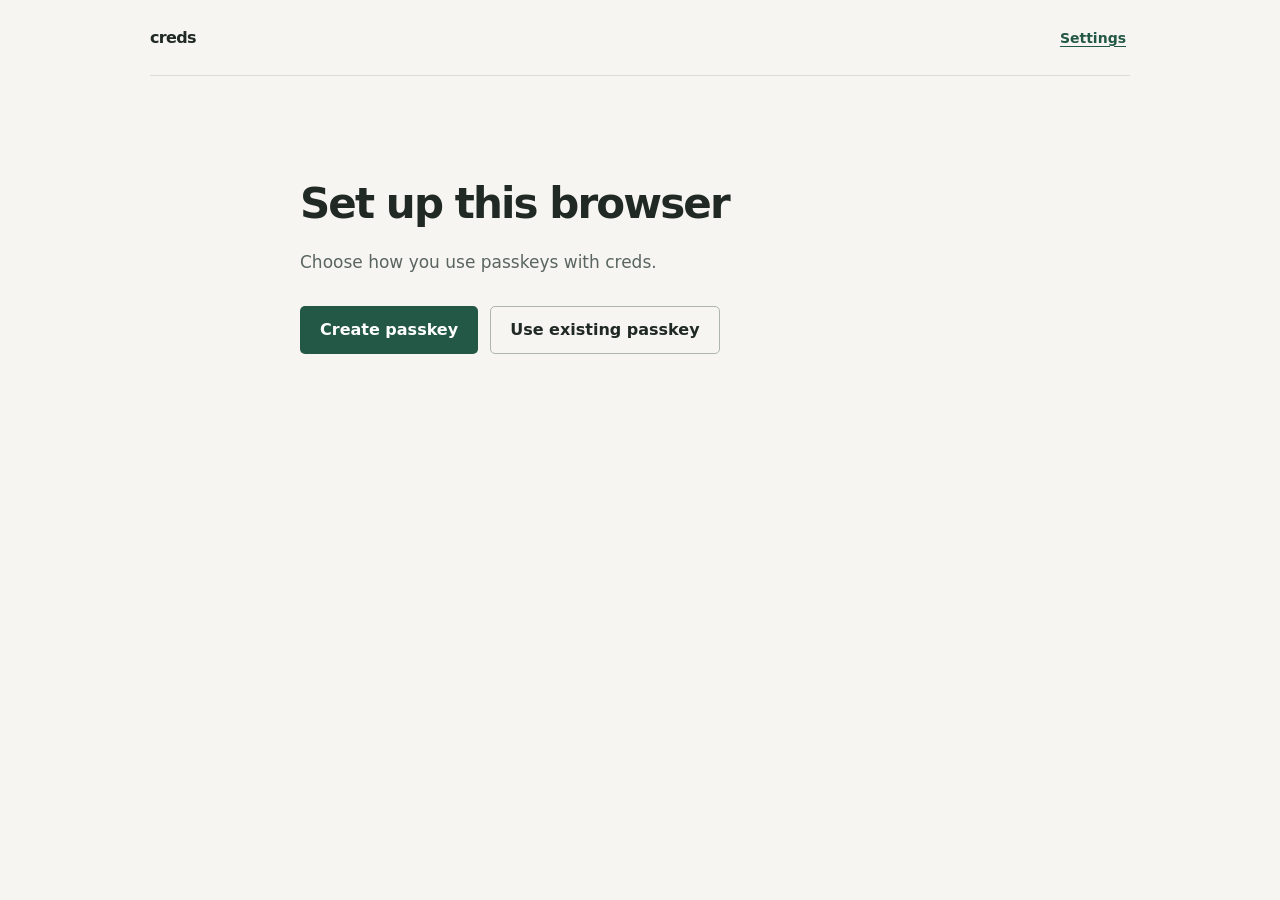
==== commit ff2e7999: "feat(web): restore first-time passkey setup choices" ====
--- a/web/index.html
+++ b/web/index.html
@@ -21,13 +21,43 @@
     <main>
       <section id="setup-panel" class="page" aria-labelledby="setup-title" hidden>
         <h1 id="setup-title" tabindex="-1">Set up this browser</h1>
-        <p class="intro">Add the machine DNS suffix used by your CLI.</p>
-        <div class="field">
-          <label for="dns-suffix">Machine DNS suffix</label>
-          <input id="dns-suffix" type="text" autocomplete="off" spellcheck="false" placeholder="tailnet.example">
+        <div id="setup-choice">
+          <p class="intro">Choose how you use passkeys with creds.</p>
+          <div class="actions">
+            <button id="setup-create-passkey" class="button button-primary" type="button">Create passkey</button>
+            <button id="setup-use-existing" class="button button-secondary" type="button">Use existing passkey</button>
+          </div>
         </div>
-        <div class="actions">
-          <button id="save-settings" class="button button-primary" type="button">Continue</button>
+        <div id="setup-flow" hidden>
+          <div id="setup-created-key" hidden>
+            <p class="intro">Passkey created and PRF confirmed.</p>
+            <div class="field">
+              <label for="setup-public-key">Exported public key</label>
+              <textarea id="setup-public-key" class="key-copy" readonly rows="3" spellcheck="false"></textarea>
+              <button id="copy-setup-public-key" class="button button-secondary button-small" type="button">Copy public key</button>
+              <p class="field-help">Run <code>creds setup</code> and paste this key to configure the CLI.</p>
+            </div>
+          </div>
+          <div id="setup-existing-note" hidden>
+            <p class="intro">Your passkey is used when you approve requests. You do not need to import a public key here.</p>
+          </div>
+          <div class="field">
+            <label for="dns-suffix">Machine DNS suffix</label>
+            <input id="dns-suffix" type="text" autocomplete="off" spellcheck="false" placeholder="tailnet.example">
+          </div>
+          <details id="setup-import-key" hidden>
+            <summary>Import public setup key (optional)</summary>
+            <div class="detail-body">
+              <label for="setup-public-key-input">Public setup key</label>
+              <textarea id="setup-public-key-input" autocomplete="off" spellcheck="false" placeholder="Paste base64url DER SPKI public key"></textarea>
+              <button id="save-setup-public-key" class="button button-secondary button-small" type="button">Save public key</button>
+              <p class="field-help">Importing a key does not enroll it with the CLI or prove possession.</p>
+            </div>
+          </details>
+          <div class="actions">
+            <button id="save-settings" class="button button-primary" type="button">Save and continue</button>
+            <button id="setup-back" class="button button-secondary" type="button">Back</button>
+          </div>
         </div>
         <p id="result" class="status" role="status" aria-live="polite" hidden></p>
       </section>
@@ -39,11 +69,24 @@
 
       <section id="needs-settings-panel" class="page" aria-labelledby="needs-settings-title" hidden>
         <h1 id="needs-settings-title" tabindex="-1">Set up this browser</h1>
-        <p class="intro">Save your machine DNS suffix to continue.</p>
+        <p class="intro">Save your machine DNS suffix to continue this request.</p>
         <p id="needs-settings-status" class="status" role="status" aria-live="polite" hidden></p>
-        <div class="actions">
-          <a class="button button-primary" href="#settings" data-open-settings>Settings</a>
-          <button id="cancel-needs-settings" class="button button-secondary" type="button">Cancel</button>
+        <div id="needs-settings-form">
+          <div class="field">
+            <label for="needs-settings-suffix">Machine DNS suffix</label>
+            <input id="needs-settings-suffix" type="text" autocomplete="off" spellcheck="false" placeholder="tailnet.example">
+          </div>
+          <div class="actions">
+            <button id="save-needs-settings" class="button button-primary" type="button">Save and continue</button>
+            <button id="cancel-needs-settings" class="button button-secondary" type="button">Cancel</button>
+          </div>
+        </div>
+        <div id="needs-settings-invalid" hidden>
+          <p class="intro">Reset the invalid browser settings before continuing.</p>
+          <div class="actions">
+            <a class="button button-primary" href="#settings" data-open-settings>Settings</a>
+            <button id="cancel-invalid-settings" class="button button-secondary" type="button">Cancel</button>
+          </div>
         </div>
       </section>
 
@@ -117,7 +160,7 @@
                 <label for="public-key">Public setup key</label>
                 <textarea id="public-key" autocomplete="off" spellcheck="false" placeholder="Paste base64url DER SPKI public key"></textarea>
                 <button id="save-public-key" class="button button-secondary button-small" type="button">Save public key</button>
-                <p class="field-help">Importing a key does not create a passkey or change CLI trust.</p>
+                <p class="field-help">Importing a key does not enroll it with the CLI or prove possession.</p>
               </div>
             </details>
             <details>
--- a/web/style.css
+++ b/web/style.css
@@ -132,6 +132,9 @@
   line-height: 1.5;
   overflow-wrap: anywhere;
 }
+.key-copy { color: var(--muted); }
+.field .button { margin-top: 10px; }
+#setup-flow > details { margin-top: 22px; border-top: 1px solid var(--line); }
 .request-details { margin: 0; border-top: 1px solid var(--line); }
 summary { min-height: 48px; padding: 14px 2px 10px; color: var(--green); cursor: pointer; font-size: 14px; font-weight: 650; }
 summary::marker { color: var(--green); }
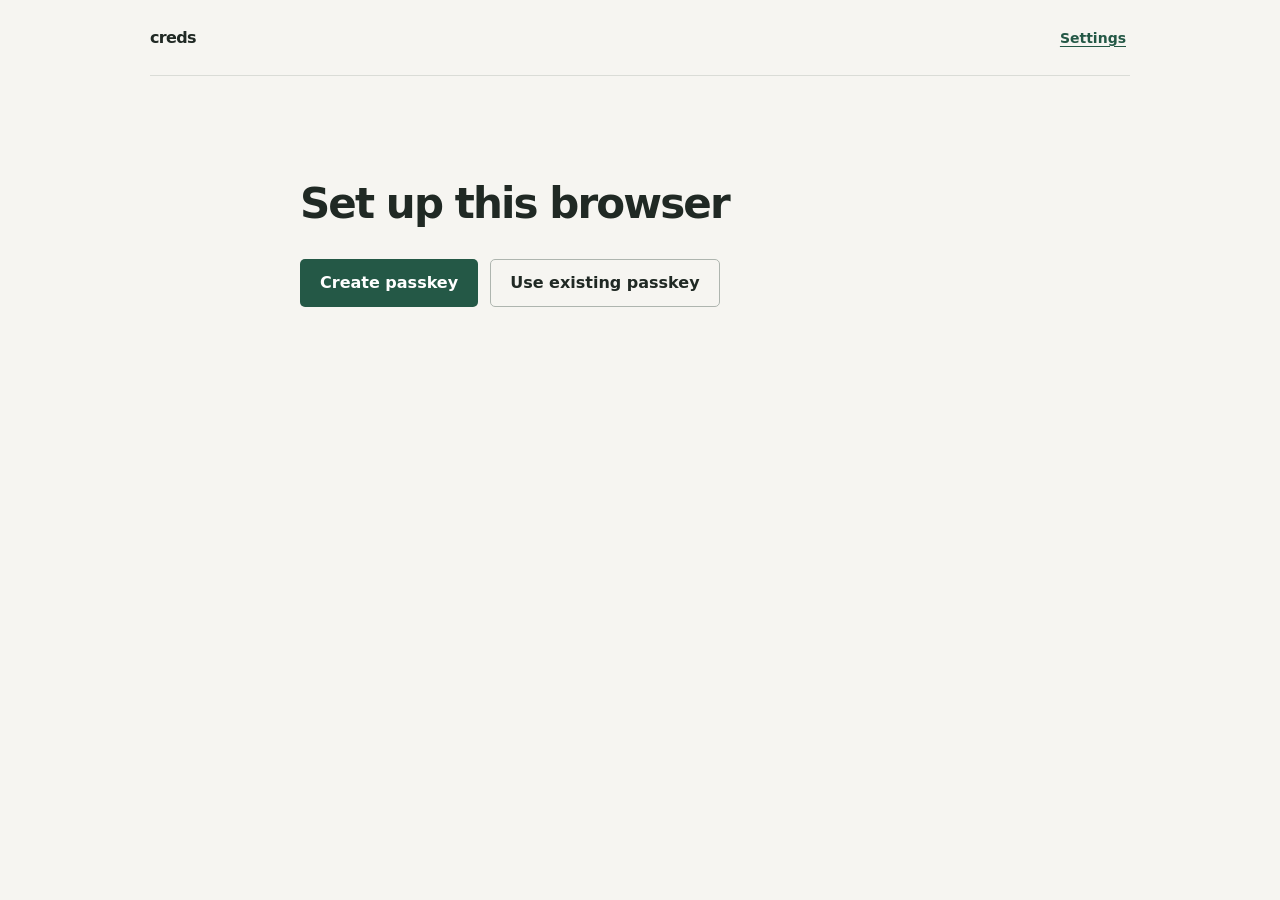
==== commit 13a30ab1: "fix(web): simplify passkey setup copy" ====
--- a/web/index.html
+++ b/web/index.html
@@ -22,7 +22,6 @@
       <section id="setup-panel" class="page" aria-labelledby="setup-title" hidden>
         <h1 id="setup-title" tabindex="-1">Set up this browser</h1>
         <div id="setup-choice">
-          <p class="intro">Choose how you use passkeys with creds.</p>
           <div class="actions">
             <button id="setup-create-passkey" class="button button-primary" type="button">Create passkey</button>
             <button id="setup-use-existing" class="button button-secondary" type="button">Use existing passkey</button>
@@ -30,16 +29,12 @@
         </div>
         <div id="setup-flow" hidden>
           <div id="setup-created-key" hidden>
-            <p class="intro">Passkey created and PRF confirmed.</p>
             <div class="field">
-              <label for="setup-public-key">Exported public key</label>
+              <label for="setup-public-key">Public key</label>
               <textarea id="setup-public-key" class="key-copy" readonly rows="3" spellcheck="false"></textarea>
               <button id="copy-setup-public-key" class="button button-secondary button-small" type="button">Copy public key</button>
-              <p class="field-help">Run <code>creds setup</code> and paste this key to configure the CLI.</p>
+              <p class="field-help">Run <code>creds setup</code> and paste this key.</p>
             </div>
-          </div>
-          <div id="setup-existing-note" hidden>
-            <p class="intro">Your passkey is used when you approve requests. You do not need to import a public key here.</p>
           </div>
           <div class="field">
             <label for="dns-suffix">Machine DNS suffix</label>
--- a/web/style.css
+++ b/web/style.css
@@ -162,7 +162,6 @@
 .sr-only { position: absolute; width: 1px; height: 1px; padding: 0; margin: -1px; overflow: hidden; clip: rect(0,0,0,0); white-space: nowrap; border: 0; }
 details + details { border-top: 1px solid var(--line); }
 .setting-section details { border-top: 1px solid var(--line); }
-.setting-section details:last-child { border-bottom: 1px solid var(--line); }
 .reset-settings { margin-top: 20px; border-top: 1px solid var(--line); }
 .detail-body .button { margin-top: 12px; }
 #settings-controls:disabled button { cursor: not-allowed; }
